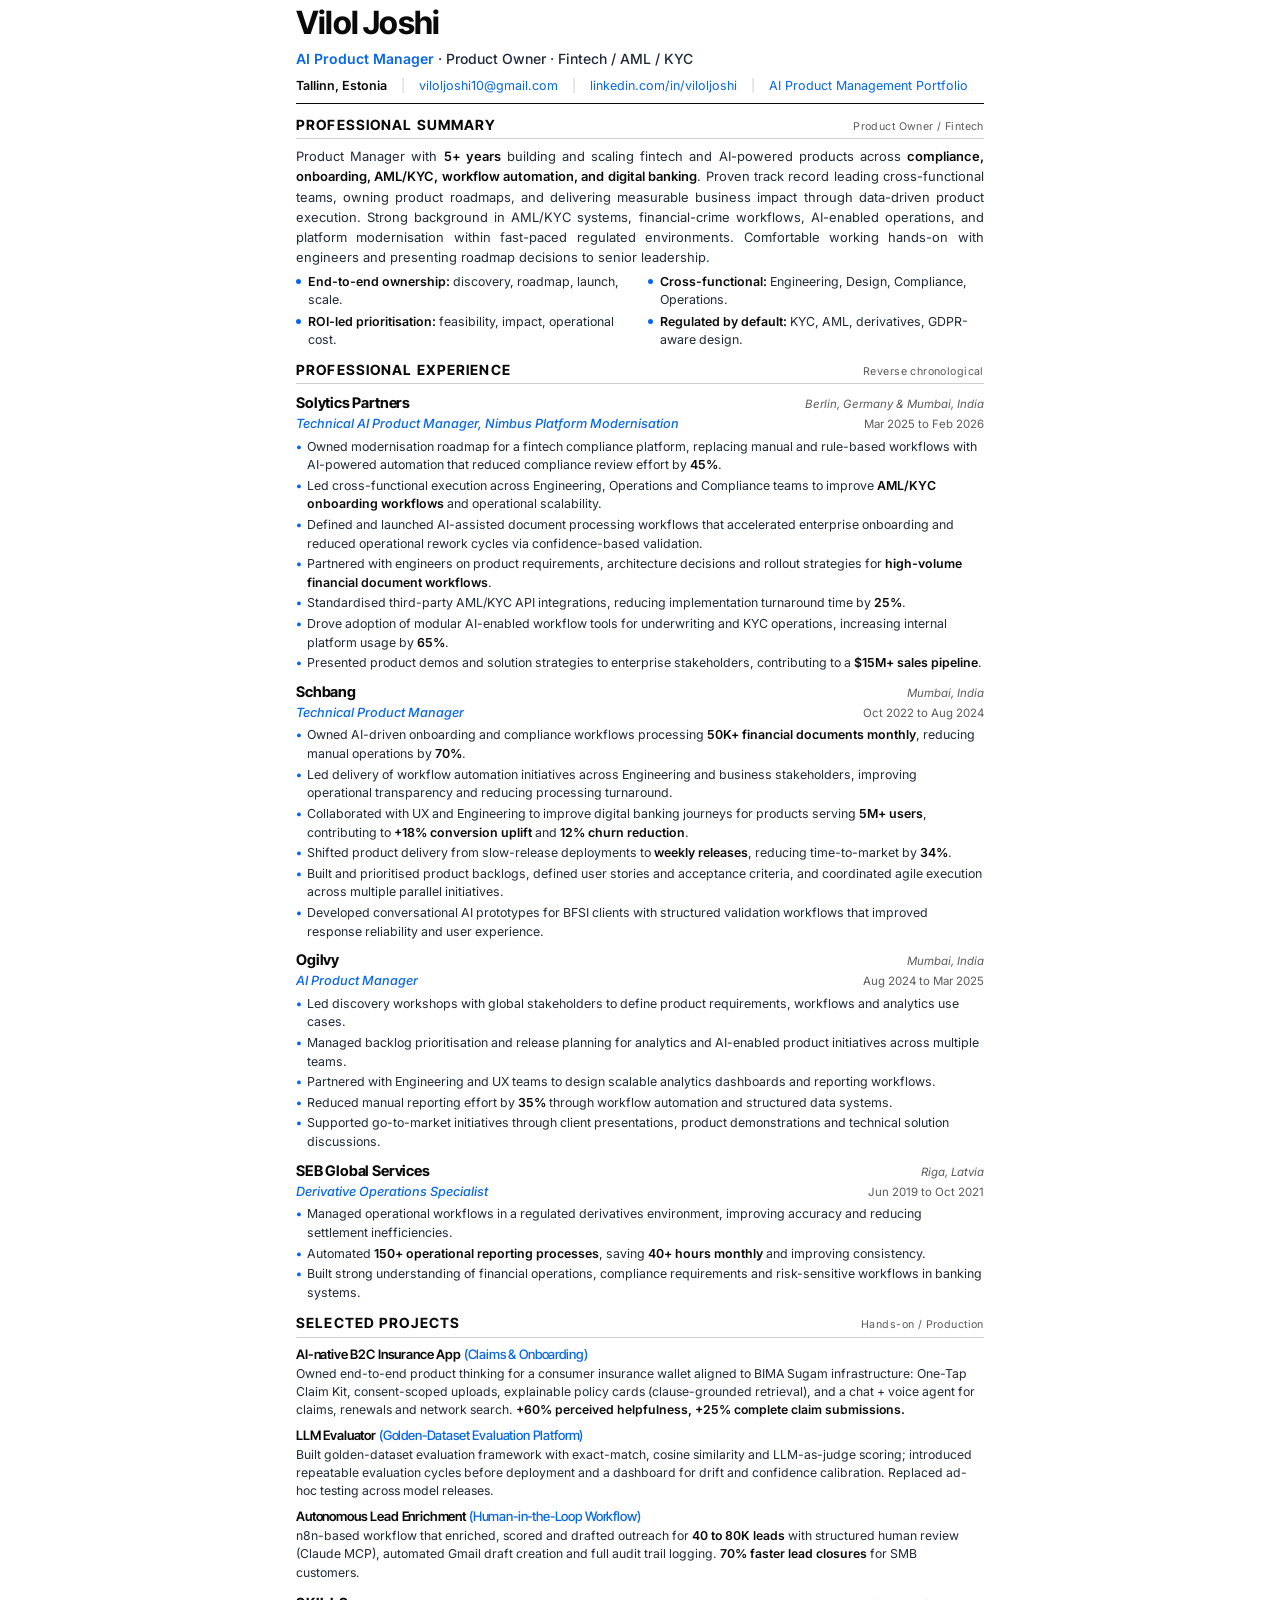
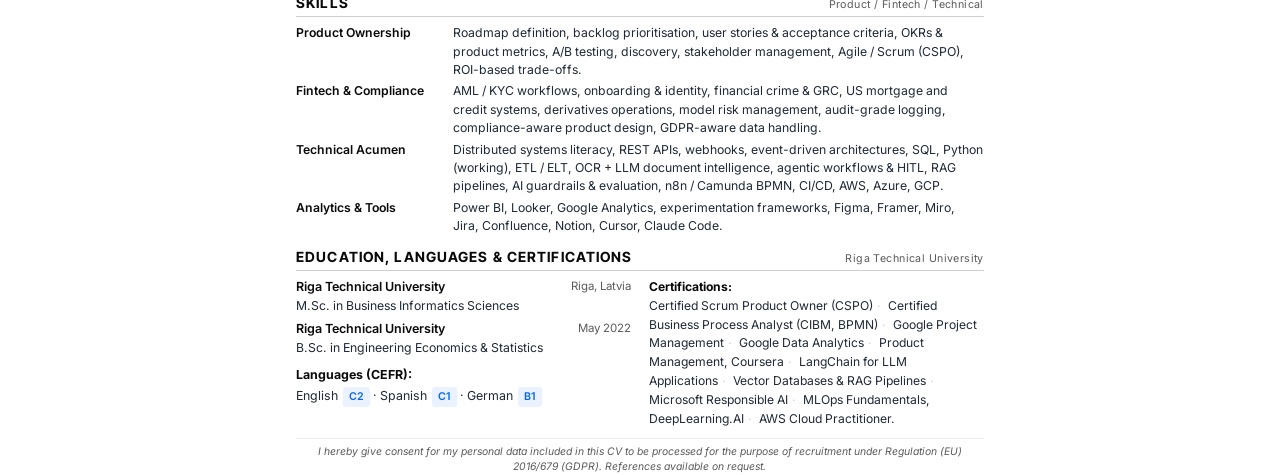
==== cv.html @ 5210809f "feat: Revolut-tailored portfolio + EU-optimised CV - index.html: Product Owner / fintech / AML / KYC" ====
<!DOCTYPE html>
<html lang="en">
<head>
<meta charset="UTF-8">
<title>Vilol Joshi - Curriculum Vitae</title>
<link href="https://fonts.googleapis.com/css2?family=Inter:wght@400;500;600;700&family=Inter+Tight:wght@500;600;700&display=swap" rel="stylesheet">
<style>
  /* EU-recruiter optimised CV
     ATS-friendly, single column, clean headers, quantified bullets,
     standard EU sections. Two A4 pages max. */
  :root{
    --ink:#0a0a0a; --ink-2:#1f2937; --muted:#5a5a5a;
    --line:#cfcfcf; --line-soft:#ececec;
    --accent:#0666EB; --accent-soft:#eaf1ff;
  }
  *{box-sizing:border-box; margin:0; padding:0;}
  html,body{
    background:#fff; color:var(--ink);
    font-family:'Inter',-apple-system,Arial,sans-serif;
    font-size:10pt; line-height:1.45;
    -webkit-print-color-adjust:exact; print-color-adjust:exact;
  }
  @page{ size:A4; margin:14mm 14mm 12mm 14mm; }
  .page{ max-width:182mm; margin:0 auto; }
  h1,h2,h3,h4{ font-family:'Inter Tight','Inter',sans-serif; letter-spacing:-0.012em; }
  a{ color:var(--accent); text-decoration:none; }

  /* HEADER */
  .head{ padding-bottom:8px; border-bottom:1.5px solid var(--ink); }
  .head h1{ font-size:24pt; font-weight:700; letter-spacing:-0.025em; color:var(--ink); }
  .head .role-line{
    margin-top:3px; font-size:10.5pt; color:var(--ink-2); font-weight:500;
  }
  .head .role-line .accent{ color:var(--accent); font-weight:600; }
  .contact-row{
    margin-top:6px; font-size:9.4pt; color:var(--ink-2);
    display:flex; flex-wrap:wrap; gap:0 14px; line-height:1.55;
  }
  .contact-row a{ color:var(--accent); }
  .contact-row .sep{ color:var(--line); }
  .contact-row .loc{ font-weight:600; color:var(--ink); }

  /* SECTIONS */
  section{ margin-top:11px; }
  .sec-h{
    display:flex; align-items:baseline; justify-content:space-between;
    border-bottom:1px solid var(--line); padding-bottom:3px; margin-bottom:7px;
  }
  .sec-h h2{
    font-size:10.5pt; font-weight:700; text-transform:uppercase;
    letter-spacing:0.08em; color:var(--ink);
  }
  .sec-h .sec-tag{ font-size:8pt; color:var(--muted); letter-spacing:0.04em; }

  p.summary{
    font-size:9.7pt; color:var(--ink-2); line-height:1.55; text-align:justify;
  }
  p.summary strong{ color:var(--ink); font-weight:600; }

  /* CORE STRENGTHS (compact) */
  .strengths{
    display:grid; grid-template-columns: 1fr 1fr; gap:4px 16px;
    margin-top:6px; font-size:9.3pt; color:var(--ink-2);
  }
  .strengths .row{ padding-left:12px; position:relative; line-height:1.45; }
  .strengths .row::before{
    content:""; position:absolute; left:0; top:6px;
    width:5px; height:5px; background:var(--accent); border-radius:50%;
  }
  .strengths .row strong{ color:var(--ink); font-weight:600; }

  /* EXPERIENCE */
  .role{ margin-top:9px; page-break-inside:avoid; }
  .role:first-child{ margin-top:0; }
  .role-row{ display:flex; justify-content:space-between; align-items:baseline; gap:8px; }
  .role h3{ font-size:11pt; font-weight:700; color:var(--ink); }
  .role .company-loc{ font-size:8.6pt; color:var(--muted); font-style:italic; }
  .role .title-row{
    display:flex; justify-content:space-between; align-items:baseline;
    margin-top:1px; gap:8px;
  }
  .role .title{ font-size:9.5pt; font-weight:500; color:var(--accent); font-style:italic; }
  .role .dates{ font-size:8.6pt; color:var(--muted); white-space:nowrap; }
  .role ul{ list-style:none; margin-top:4px; padding-left:0; }
  .role li{
    font-size:9.3pt; color:var(--ink-2); line-height:1.5;
    padding-left:11px; position:relative; margin-top:2px;
  }
  .role li::before{ content:"•"; position:absolute; left:0; color:var(--accent); font-weight:700; }
  .role li strong{ color:var(--ink); font-weight:600; }

  /* PROJECTS */
  .proj{ margin-top:6px; page-break-inside:avoid; }
  .proj h4{ font-size:9.8pt; font-weight:600; color:var(--ink); }
  .proj h4 .accent{ color:var(--accent); font-weight:500; }
  .proj p{
    font-size:9.2pt; color:var(--ink-2); line-height:1.5;
    margin-top:1px;
  }
  .proj p strong{ color:var(--ink); font-weight:600; }

  /* SKILLS */
  .skills{ display:grid; grid-template-columns: 145px 1fr; gap:3px 12px; }
  .skills .k{ font-size:9.2pt; font-weight:600; color:var(--ink); }
  .skills .v{ font-size:9.2pt; color:var(--ink-2); line-height:1.5; }

  /* EDUCATION + CERTS */
  .edu-row{ display:flex; justify-content:space-between; gap:8px; font-size:9.4pt; }
  .edu-row .school{ font-weight:600; color:var(--ink); }
  .edu-row .place{ font-size:8.6pt; color:var(--muted); }
  .edu-degree{ font-size:9.2pt; color:var(--ink-2); margin-top:1px; }

  .two-col{ display:grid; grid-template-columns: 1fr 1fr; gap:0 18px; }
  .cert-list{ font-size:9.1pt; color:var(--ink-2); line-height:1.55; }
  .cert-list .sep{ color:var(--line); margin:0 4px; }

  .lang-table{ font-size:9.3pt; color:var(--ink-2); margin-top:3px; line-height:1.7; }
  .lang-table strong{ color:var(--ink); }
  .lang-table .level{
    display:inline-block; padding:1px 6px; margin-left:2px;
    font-size:8pt; font-weight:600; color:var(--accent);
    background:var(--accent-soft); border-radius:3px;
  }

  /* FOOTER GDPR */
  .gdpr{
    margin-top:10px; padding-top:6px; border-top:1px solid var(--line-soft);
    font-size:7.8pt; color:var(--muted); font-style:italic; text-align:center;
    line-height:1.4;
  }
</style>
</head>
<body>
<div class="page">

  <!-- HEADER -->
  <header class="head">
    <h1>Vilol Joshi</h1>
    <div class="role-line"><span class="accent">AI Product Manager</span> &middot; Product Owner &middot; Fintech / AML / KYC</div>
    <div class="contact-row">
      <span class="loc">Tallinn, Estonia</span>
      <span class="sep">|</span>
      <a href="mailto:viloljoshi10@gmail.com">viloljoshi10@gmail.com</a>
      <span class="sep">|</span>
      <a href="https://www.linkedin.com/in/viloljoshi" target="_blank">linkedin.com/in/viloljoshi</a>
      <span class="sep">|</span>
      <a href="https://viloljoshi.github.io/RVTL1/" target="_blank">AI Product Management Portfolio</a>
    </div>
  </header>

  <!-- SUMMARY -->
  <section>
    <div class="sec-h"><h2>Professional Summary</h2><span class="sec-tag">Product Owner / Fintech</span></div>
    <p class="summary">
      Product Manager with <strong>5+ years</strong> building and scaling fintech and AI-powered products across <strong>compliance, onboarding, AML/KYC, workflow automation, and digital banking</strong>. Proven track record leading cross-functional teams, owning product roadmaps, and delivering measurable business impact through data-driven product execution. Strong background in AML/KYC systems, financial-crime workflows, AI-enabled operations, and platform modernisation within fast-paced regulated environments. Comfortable working hands-on with engineers and presenting roadmap decisions to senior leadership.
    </p>
    <div class="strengths">
      <div class="row"><strong>End-to-end ownership:</strong> discovery, roadmap, launch, scale.</div>
      <div class="row"><strong>Cross-functional:</strong> Engineering, Design, Compliance, Operations.</div>
      <div class="row"><strong>ROI-led prioritisation:</strong> feasibility, impact, operational cost.</div>
      <div class="row"><strong>Regulated by default:</strong> KYC, AML, derivatives, GDPR-aware design.</div>
    </div>
  </section>

  <!-- EXPERIENCE -->
  <section>
    <div class="sec-h"><h2>Professional Experience</h2><span class="sec-tag">Reverse chronological</span></div>

    <div class="role">
      <div class="role-row">
        <h3>Solytics Partners</h3>
        <span class="company-loc">Berlin, Germany &amp; Mumbai, India</span>
      </div>
      <div class="title-row">
        <span class="title">Technical AI Product Manager, Nimbus Platform Modernisation</span>
        <span class="dates">Mar 2025 to Feb 2026</span>
      </div>
      <ul>
        <li>Owned modernisation roadmap for a fintech compliance platform, replacing manual and rule-based workflows with AI-powered automation that reduced compliance review effort by <strong>45%</strong>.</li>
        <li>Led cross-functional execution across Engineering, Operations and Compliance teams to improve <strong>AML/KYC onboarding workflows</strong> and operational scalability.</li>
        <li>Defined and launched AI-assisted document processing workflows that accelerated enterprise onboarding and reduced operational rework cycles via confidence-based validation.</li>
        <li>Partnered with engineers on product requirements, architecture decisions and rollout strategies for <strong>high-volume financial document workflows</strong>.</li>
        <li>Standardised third-party AML/KYC API integrations, reducing implementation turnaround time by <strong>25%</strong>.</li>
        <li>Drove adoption of modular AI-enabled workflow tools for underwriting and KYC operations, increasing internal platform usage by <strong>65%</strong>.</li>
        <li>Presented product demos and solution strategies to enterprise stakeholders, contributing to a <strong>$15M+ sales pipeline</strong>.</li>
      </ul>
    </div>

    <div class="role">
      <div class="role-row">
        <h3>Schbang</h3>
        <span class="company-loc">Mumbai, India</span>
      </div>
      <div class="title-row">
        <span class="title">Technical Product Manager</span>
        <span class="dates">Oct 2022 to Aug 2024</span>
      </div>
      <ul>
        <li>Owned AI-driven onboarding and compliance workflows processing <strong>50K+ financial documents monthly</strong>, reducing manual operations by <strong>70%</strong>.</li>
        <li>Led delivery of workflow automation initiatives across Engineering and business stakeholders, improving operational transparency and reducing processing turnaround.</li>
        <li>Collaborated with UX and Engineering to improve digital banking journeys for products serving <strong>5M+ users</strong>, contributing to <strong>+18% conversion uplift</strong> and <strong>12% churn reduction</strong>.</li>
        <li>Shifted product delivery from slow-release deployments to <strong>weekly releases</strong>, reducing time-to-market by <strong>34%</strong>.</li>
        <li>Built and prioritised product backlogs, defined user stories and acceptance criteria, and coordinated agile execution across multiple parallel initiatives.</li>
        <li>Developed conversational AI prototypes for BFSI clients with structured validation workflows that improved response reliability and user experience.</li>
      </ul>
    </div>

    <div class="role">
      <div class="role-row">
        <h3>Ogilvy</h3>
        <span class="company-loc">Mumbai, India</span>
      </div>
      <div class="title-row">
        <span class="title">AI Product Manager</span>
        <span class="dates">Aug 2024 to Mar 2025</span>
      </div>
      <ul>
        <li>Led discovery workshops with global stakeholders to define product requirements, workflows and analytics use cases.</li>
        <li>Managed backlog prioritisation and release planning for analytics and AI-enabled product initiatives across multiple teams.</li>
        <li>Partnered with Engineering and UX teams to design scalable analytics dashboards and reporting workflows.</li>
        <li>Reduced manual reporting effort by <strong>35%</strong> through workflow automation and structured data systems.</li>
        <li>Supported go-to-market initiatives through client presentations, product demonstrations and technical solution discussions.</li>
      </ul>
    </div>

    <div class="role">
      <div class="role-row">
        <h3>SEB Global Services</h3>
        <span class="company-loc">Riga, Latvia</span>
      </div>
      <div class="title-row">
        <span class="title">Derivative Operations Specialist</span>
        <span class="dates">Jun 2019 to Oct 2021</span>
      </div>
      <ul>
        <li>Managed operational workflows in a regulated derivatives environment, improving accuracy and reducing settlement inefficiencies.</li>
        <li>Automated <strong>150+ operational reporting processes</strong>, saving <strong>40+ hours monthly</strong> and improving consistency.</li>
        <li>Built strong understanding of financial operations, compliance requirements and risk-sensitive workflows in banking systems.</li>
      </ul>
    </div>
  </section>

  <!-- PROJECTS -->
  <section>
    <div class="sec-h"><h2>Selected Projects</h2><span class="sec-tag">Hands-on / Production</span></div>

    <div class="proj">
      <h4>AI-native B2C Insurance App <span class="accent">(Claims &amp; Onboarding)</span></h4>
      <p>Owned end-to-end product thinking for a consumer insurance wallet aligned to BIMA Sugam infrastructure: One-Tap Claim Kit, consent-scoped uploads, explainable policy cards (clause-grounded retrieval), and a chat + voice agent for claims, renewals and network search. <strong>+60% perceived helpfulness, +25% complete claim submissions.</strong></p>
    </div>

    <div class="proj">
      <h4>LLM Evaluator <span class="accent">(Golden-Dataset Evaluation Platform)</span></h4>
      <p>Built golden-dataset evaluation framework with exact-match, cosine similarity and LLM-as-judge scoring; introduced repeatable evaluation cycles before deployment and a dashboard for drift and confidence calibration. Replaced ad-hoc testing across model releases.</p>
    </div>

    <div class="proj">
      <h4>Autonomous Lead Enrichment <span class="accent">(Human-in-the-Loop Workflow)</span></h4>
      <p>n8n-based workflow that enriched, scored and drafted outreach for <strong>40 to 80K leads</strong> with structured human review (Claude MCP), automated Gmail draft creation and full audit trail logging. <strong>70% faster lead closures</strong> for SMB customers.</p>
    </div>
  </section>

  <!-- SKILLS -->
  <section>
    <div class="sec-h"><h2>Skills</h2><span class="sec-tag">Product / Fintech / Technical</span></div>
    <div class="skills">
      <div class="k">Product Ownership</div>
      <div class="v">Roadmap definition, backlog prioritisation, user stories &amp; acceptance criteria, OKRs &amp; product metrics, A/B testing, discovery, stakeholder management, Agile / Scrum (CSPO), ROI-based trade-offs.</div>

      <div class="k">Fintech &amp; Compliance</div>
      <div class="v">AML / KYC workflows, onboarding &amp; identity, financial crime &amp; GRC, US mortgage and credit systems, derivatives operations, model risk management, audit-grade logging, compliance-aware product design, GDPR-aware data handling.</div>

      <div class="k">Technical Acumen</div>
      <div class="v">Distributed systems literacy, REST APIs, webhooks, event-driven architectures, SQL, Python (working), ETL / ELT, OCR + LLM document intelligence, agentic workflows &amp; HITL, RAG pipelines, AI guardrails &amp; evaluation, n8n / Camunda BPMN, CI/CD, AWS, Azure, GCP.</div>

      <div class="k">Analytics &amp; Tools</div>
      <div class="v">Power BI, Looker, Google Analytics, experimentation frameworks, Figma, Framer, Miro, Jira, Confluence, Notion, Cursor, Claude Code.</div>
    </div>
  </section>

  <!-- EDUCATION + LANGUAGES + CERTS -->
  <section>
    <div class="sec-h"><h2>Education, Languages &amp; Certifications</h2><span class="sec-tag">Riga Technical University</span></div>
    <div class="two-col">
      <div>
        <div class="edu-row"><span class="school">Riga Technical University</span><span class="place">Riga, Latvia</span></div>
        <div class="edu-degree">M.Sc. in Business Informatics Sciences</div>

        <div class="edu-row" style="margin-top:5px;"><span class="school">Riga Technical University</span><span class="place">May 2022</span></div>
        <div class="edu-degree">B.Sc. in Engineering Economics &amp; Statistics</div>

        <div class="lang-table" style="margin-top:7px;">
          <strong>Languages (CEFR):</strong><br>
          English <span class="level">C2</span>
          &middot; Spanish <span class="level">C1</span>
          &middot; German <span class="level">B1</span>
        </div>
      </div>
      <div class="cert-list">
        <strong style="color:var(--ink);">Certifications:</strong><br>
        Certified Scrum Product Owner (CSPO)<span class="sep">&middot;</span>
        Certified Business Process Analyst (CIBM, BPMN)<span class="sep">&middot;</span>
        Google Project Management<span class="sep">&middot;</span>
        Google Data Analytics<span class="sep">&middot;</span>
        Product Management, Coursera<span class="sep">&middot;</span>
        LangChain for LLM Applications<span class="sep">&middot;</span>
        Vector Databases &amp; RAG Pipelines<span class="sep">&middot;</span>
        Microsoft Responsible AI<span class="sep">&middot;</span>
        MLOps Fundamentals, DeepLearning.AI<span class="sep">&middot;</span>
        AWS Cloud Practitioner.
      </div>
    </div>
  </section>

  <!-- GDPR FOOTER -->
  <div class="gdpr">
    I hereby give consent for my personal data included in this CV to be processed for the purpose of recruitment under Regulation (EU) 2016/679 (GDPR). References available on request.
  </div>

</div>
</body>
</html>
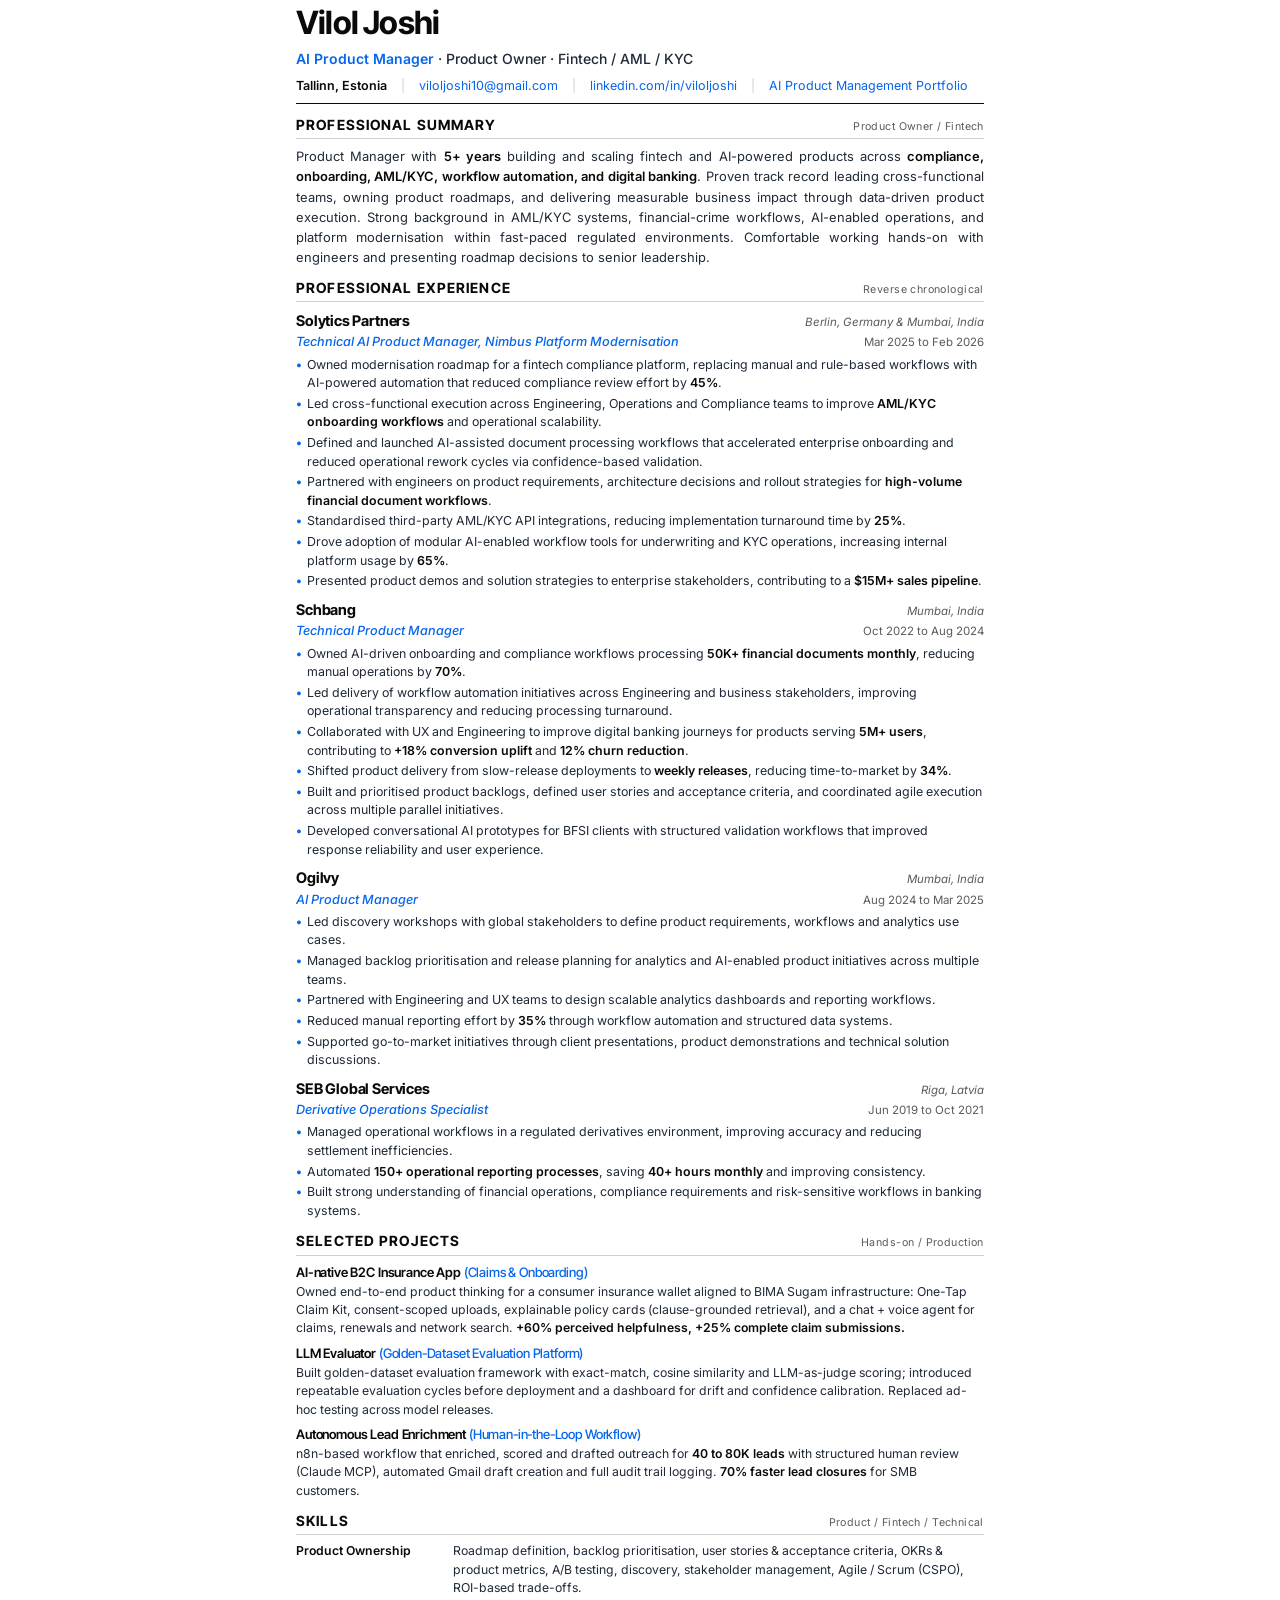
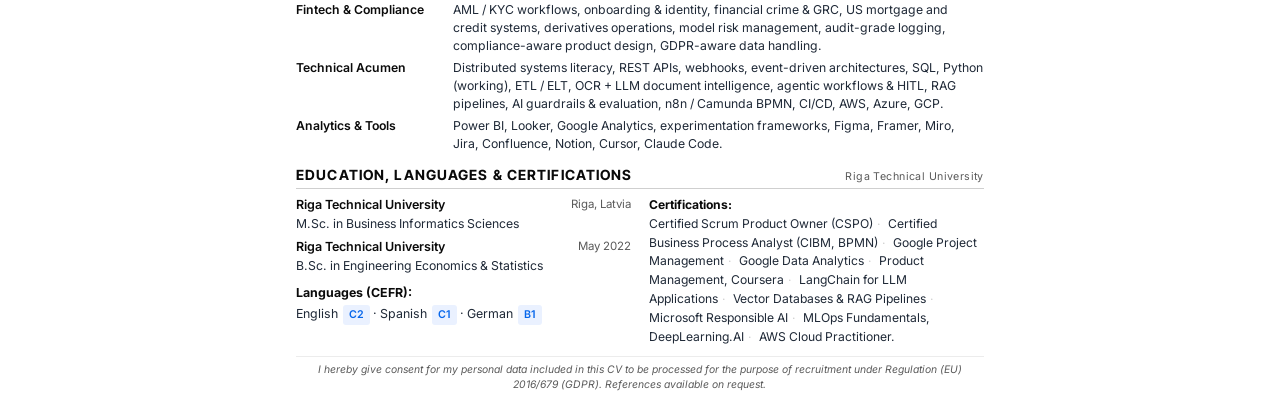
==== commit 248f977d: "fix(cv): remove strengths grid, tighten margins for clean 2-page fit" ====
--- a/cv.html
+++ b/cv.html
@@ -20,7 +20,7 @@
     font-size:10pt; line-height:1.45;
     -webkit-print-color-adjust:exact; print-color-adjust:exact;
   }
-  @page{ size:A4; margin:14mm 14mm 12mm 14mm; }
+  @page{ size:A4; margin:12mm 13mm 10mm 13mm; }
   .page{ max-width:182mm; margin:0 auto; }
   h1,h2,h3,h4{ font-family:'Inter Tight','Inter',sans-serif; letter-spacing:-0.012em; }
   a{ color:var(--accent); text-decoration:none; }
@@ -154,12 +154,6 @@
     <p class="summary">
       Product Manager with <strong>5+ years</strong> building and scaling fintech and AI-powered products across <strong>compliance, onboarding, AML/KYC, workflow automation, and digital banking</strong>. Proven track record leading cross-functional teams, owning product roadmaps, and delivering measurable business impact through data-driven product execution. Strong background in AML/KYC systems, financial-crime workflows, AI-enabled operations, and platform modernisation within fast-paced regulated environments. Comfortable working hands-on with engineers and presenting roadmap decisions to senior leadership.
     </p>
-    <div class="strengths">
-      <div class="row"><strong>End-to-end ownership:</strong> discovery, roadmap, launch, scale.</div>
-      <div class="row"><strong>Cross-functional:</strong> Engineering, Design, Compliance, Operations.</div>
-      <div class="row"><strong>ROI-led prioritisation:</strong> feasibility, impact, operational cost.</div>
-      <div class="row"><strong>Regulated by default:</strong> KYC, AML, derivatives, GDPR-aware design.</div>
-    </div>
   </section>
 
   <!-- EXPERIENCE -->
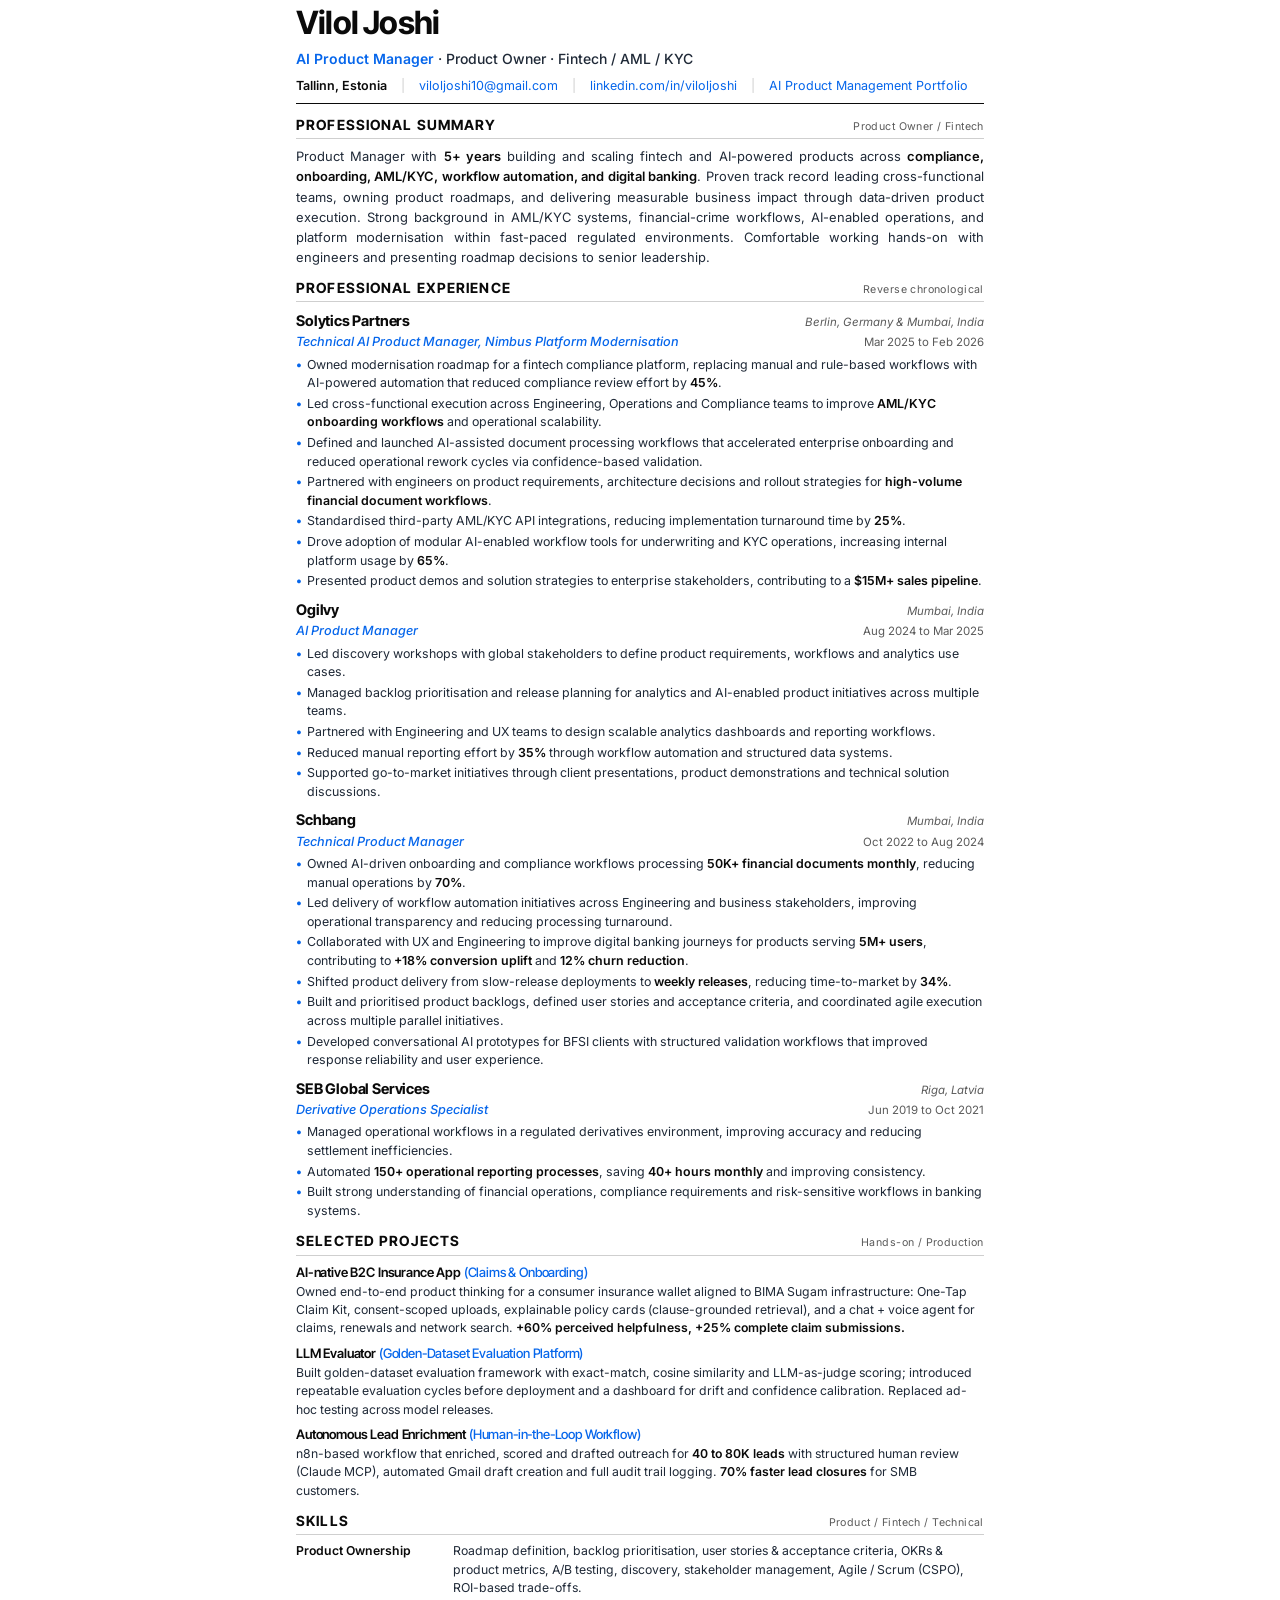
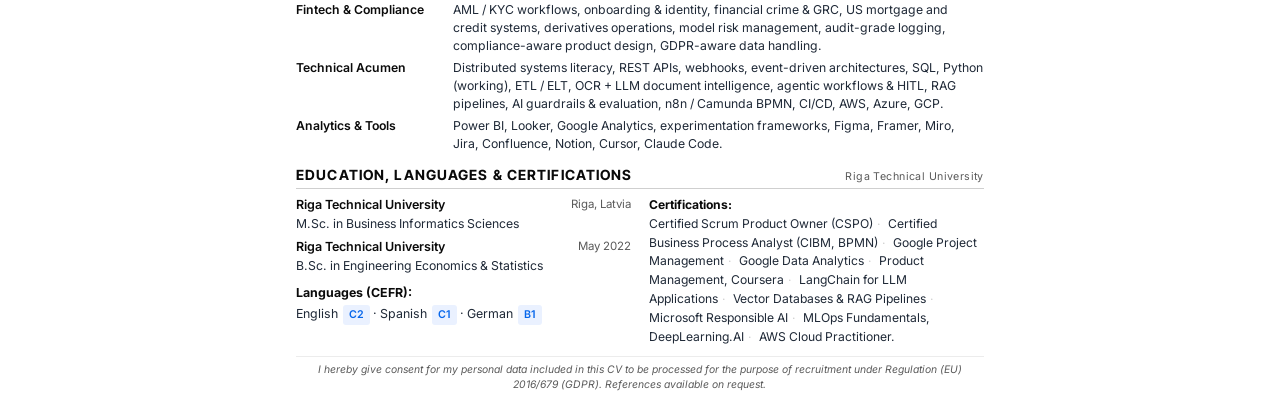
==== commit cc1bccbc: "fix(cv): order experience strictly reverse-chronological (Ogilvy before Schbang)" ====
--- a/cv.html
+++ b/cv.html
@@ -182,6 +182,24 @@
 
     <div class="role">
       <div class="role-row">
+        <h3>Ogilvy</h3>
+        <span class="company-loc">Mumbai, India</span>
+      </div>
+      <div class="title-row">
+        <span class="title">AI Product Manager</span>
+        <span class="dates">Aug 2024 to Mar 2025</span>
+      </div>
+      <ul>
+        <li>Led discovery workshops with global stakeholders to define product requirements, workflows and analytics use cases.</li>
+        <li>Managed backlog prioritisation and release planning for analytics and AI-enabled product initiatives across multiple teams.</li>
+        <li>Partnered with Engineering and UX teams to design scalable analytics dashboards and reporting workflows.</li>
+        <li>Reduced manual reporting effort by <strong>35%</strong> through workflow automation and structured data systems.</li>
+        <li>Supported go-to-market initiatives through client presentations, product demonstrations and technical solution discussions.</li>
+      </ul>
+    </div>
+
+    <div class="role">
+      <div class="role-row">
         <h3>Schbang</h3>
         <span class="company-loc">Mumbai, India</span>
       </div>
@@ -196,24 +214,6 @@
         <li>Shifted product delivery from slow-release deployments to <strong>weekly releases</strong>, reducing time-to-market by <strong>34%</strong>.</li>
         <li>Built and prioritised product backlogs, defined user stories and acceptance criteria, and coordinated agile execution across multiple parallel initiatives.</li>
         <li>Developed conversational AI prototypes for BFSI clients with structured validation workflows that improved response reliability and user experience.</li>
-      </ul>
-    </div>
-
-    <div class="role">
-      <div class="role-row">
-        <h3>Ogilvy</h3>
-        <span class="company-loc">Mumbai, India</span>
-      </div>
-      <div class="title-row">
-        <span class="title">AI Product Manager</span>
-        <span class="dates">Aug 2024 to Mar 2025</span>
-      </div>
-      <ul>
-        <li>Led discovery workshops with global stakeholders to define product requirements, workflows and analytics use cases.</li>
-        <li>Managed backlog prioritisation and release planning for analytics and AI-enabled product initiatives across multiple teams.</li>
-        <li>Partnered with Engineering and UX teams to design scalable analytics dashboards and reporting workflows.</li>
-        <li>Reduced manual reporting effort by <strong>35%</strong> through workflow automation and structured data systems.</li>
-        <li>Supported go-to-market initiatives through client presentations, product demonstrations and technical solution discussions.</li>
       </ul>
     </div>
 
